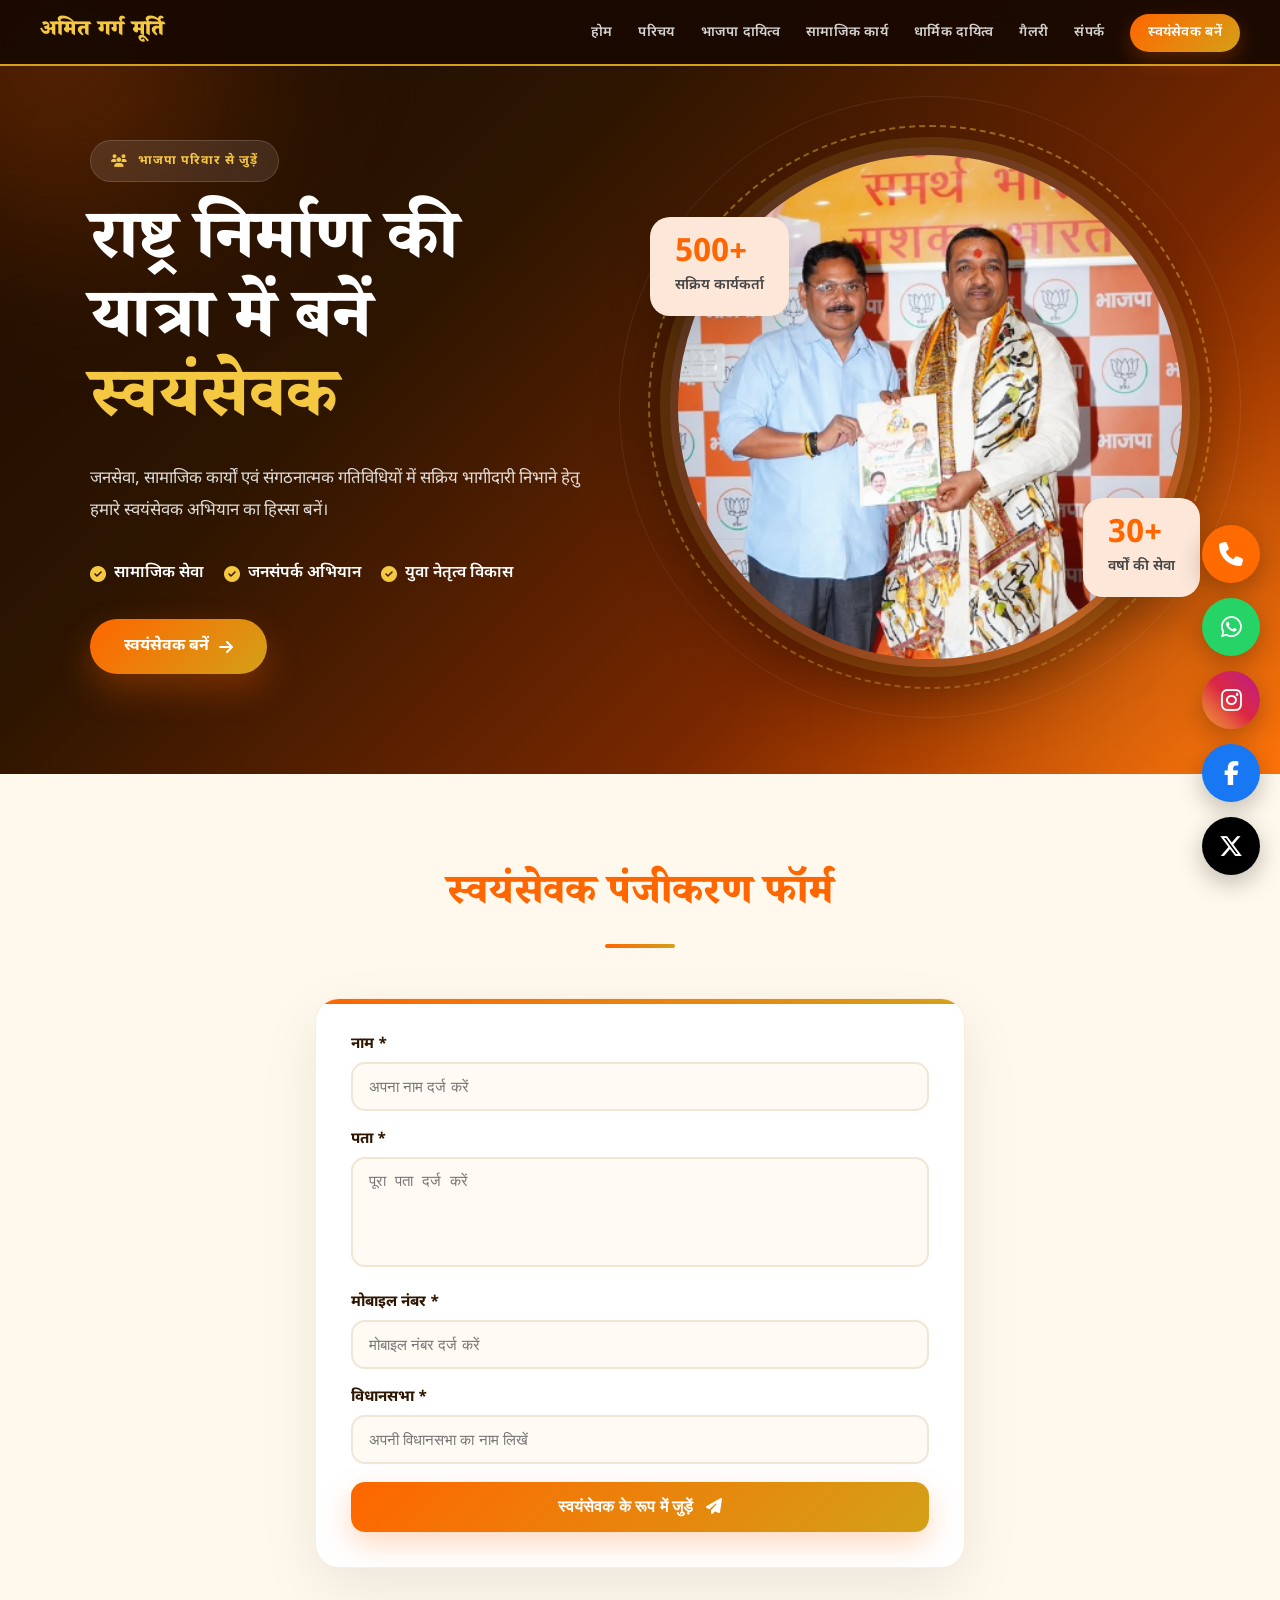
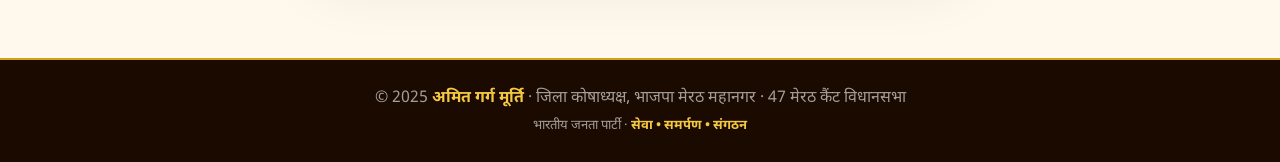
==== volunteer.html @ 041c83e3 "Initial commit" ====
<!DOCTYPE html>
<html lang="hi">
<head>
<meta charset="UTF-8">
<meta name="viewport" content="width=device-width, initial-scale=1.0">
<title>अमित गर्ग मूर्ति | भाजपा मेरठ महानगर</title>
<link href="https://fonts.googleapis.com/css2?family=Noto+Sans+Devanagari:wght@300;400;600;700;800&family=Noto+Serif+Devanagari:wght@400;600;700;900&display=swap" rel="stylesheet">

<!-- Font Awesome -->
<link rel="stylesheet" href="https://cdnjs.cloudflare.com/ajax/libs/font-awesome/6.5.2/css/all.min.css">

<link rel="stylesheet" href="assets/css/style.css">
</head>
<body>

<!-- NAVBAR -->
<nav class="navbar">
  <div class="nav-brand">अमित गर्ग मूर्ति</div>
  <button class="hamburger" onclick="document.getElementById('mobMenu').classList.toggle('open')" aria-label="Menu">
    <span></span><span></span><span></span>
  </button>
  <ul class="nav-links">
    <li><a href="index.html">होम</a></li>
    <li><a href="#about">परिचय</a></li>
    <li><a href="#bjp">भाजपा दायित्व</a></li>
    <li><a href="#social">सामाजिक कार्य</a></li>
    <li><a href="#religious">धार्मिक दायित्व</a></li>
    <li><a href="#gallery">गैलरी</a></li>
    <li><a href="#contact">संपर्क</a></li>
    <li><a href="volunteer.html" class="volunteer-nav-btn">स्वयंसेवक बनें</a></li>
  </ul>
</nav>
<div id="mobMenu" class="mobile-menu">
  <a href="index.html" onclick="document.getElementById('mobMenu').classList.remove('open')">होम</a>
  <a href="#about" onclick="document.getElementById('mobMenu').classList.remove('open')">परिचय</a>
  <a href="#bjp" onclick="document.getElementById('mobMenu').classList.remove('open')">भाजपा दायित्व</a>
  <a href="#social" onclick="document.getElementById('mobMenu').classList.remove('open')">सामाजिक कार्य</a>
  <a href="#religious" onclick="document.getElementById('mobMenu').classList.remove('open')">धार्मिक दायित्व</a>
  <a href="#gallery" onclick="document.getElementById('mobMenu').classList.remove('open')">गैलरी</a>
  <a href="#contact" onclick="document.getElementById('mobMenu').classList.remove('open')">संपर्क</a>
  <li><a href="volunteer.html" class="volunteer-nav-btn">स्वयंसेवक बनें</a></li>
</div>

<!-- VOLUNTEER HERO -->
<section class="volunteer-hero">

    <div class="volunteer-shape shape-1"></div>
    <div class="volunteer-shape shape-2"></div>

    <div class="container">

        <div class="volunteer-grid">

            <div class="volunteer-content">

                <span class="hero-badge">
                    <i class="fas fa-users"></i>
                    भाजपा परिवार से जुड़ें
                </span>

                <h1>
                    राष्ट्र निर्माण की<br>
                    यात्रा में बनें <span>स्वयंसेवक</span>
                </h1>

                <p>
                    जनसेवा, सामाजिक कार्यों एवं संगठनात्मक गतिविधियों
                    में सक्रिय भागीदारी निभाने हेतु हमारे स्वयंसेवक
                    अभियान का हिस्सा बनें।
                </p>

                <div class="hero-features">

                    <div class="feature-item">
                        <i class="fas fa-check-circle"></i>
                        <span>सामाजिक सेवा</span>
                    </div>

                    <div class="feature-item">
                        <i class="fas fa-check-circle"></i>
                        <span>जनसंपर्क अभियान</span>
                    </div>

                    <div class="feature-item">
                        <i class="fas fa-check-circle"></i>
                        <span>युवा नेतृत्व विकास</span>
                    </div>

                </div>

                <a href="#volunteer-form" class="hero-btn">
                    स्वयंसेवक बनें
                    <i class="fas fa-arrow-right"></i>
                </a>

            </div>

            <div class="volunteer-image">

                <img src="assets/images/volunteer.png" alt="Volunteer">

                <div class="hero-card card-1">
                    <strong>500+</strong>
                    <span>सक्रिय कार्यकर्ता</span>
                </div>

                <div class="hero-card card-2">
                    <strong>30+</strong>
                    <span>वर्षों की सेवा</span>
                </div>

            </div>

        </div>

    </div>

</section>


<section class="volunteer-form-section section-pad" id="volunteer-form">

    <div class="container">

        <div class="sec-head">
            <h2>स्वयंसेवक पंजीकरण फॉर्म</h2>
            <div class="sec-underline"></div>
        </div>

        <div class="volunteer-form-box">

            <form id="volunteerForm">

                <div class="form-group">
                    <label>नाम *</label>
                    <input type="text" id="name" placeholder="अपना नाम दर्ज करें" required>
                </div>

                <div class="form-group">
                    <label>पता *</label>
                    <textarea id="address" rows="4" placeholder="पूरा पता दर्ज करें" required></textarea>
                </div>

                <div class="form-group">
                    <label>मोबाइल नंबर *</label>
                    <input type="tel" id="phone" placeholder="मोबाइल नंबर दर्ज करें" required>
                </div>

                <div class="form-group">
                    <label>विधानसभा *</label>
                    <input type="text" id="vidhansabha" placeholder="अपनी विधानसभा का नाम लिखें" required>
                </div>

                <button type="submit" class="volunteer-submit-btn">
                    स्वयंसेवक के रूप में जुड़ें
                    <i class="fas fa-paper-plane"></i>
                </button>

            </form>

        </div>

    </div>

</section>
<script>
document.getElementById("volunteerForm").addEventListener("submit", function(e){

    e.preventDefault();

    let name = document.getElementById("name").value;
    let address = document.getElementById("address").value;
    let phone = document.getElementById("phone").value;
    let vidhansabha = document.getElementById("vidhansabha").value;

    let message =
`🙏 स्वयंसेवक पंजीकरण

👤 नाम: ${name}

🏠 पता: ${address}

📞 मोबाइल नंबर: ${phone}

🏛 विधानसभा: ${vidhansabha}`;

    let whatsappURL =
    `https://wa.me/919690061732?text=${encodeURIComponent(message)}`;

    window.open(whatsappURL, "_blank");

});
</script>


<!-- FOOTER -->
<footer>
  <p>© 2025 <strong>अमित गर्ग मूर्ति</strong> · जिला कोषाध्यक्ष, भाजपा मेरठ महानगर · 47 मेरठ कैंट विधानसभा</p>
  <p style="margin-top:8px;font-size:.82rem;">भारतीय जनता पार्टी · <strong>सेवा • समर्पण • संगठन</strong></p>
</footer>

<!-- Floating Social Buttons -->
<div class="floating-social">

    <!-- Call -->
    <a href="tel:+919690061732"
       class="float-btn call"
       aria-label="Call">
        <i class="fas fa-phone"></i>
    </a>

    <!-- WhatsApp -->
    <a href="https://wa.me/919690061732"
       target="_blank"
       class="float-btn whatsapp"
       aria-label="WhatsApp">
        <i class="fab fa-whatsapp"></i>
    </a>

    <!-- Instagram -->
    <a href="https://www.instagram.com/amitgargmurti/"
       target="_blank"
       class="float-btn instagram"
       aria-label="Instagram">
        <i class="fab fa-instagram"></i>
    </a>

    <!-- Facebook -->
    <a href="https://www.facebook.com/amitgargmurti4bjp"
       target="_blank"
       class="float-btn facebook"
       aria-label="Facebook">
        <i class="fab fa-facebook-f"></i>
    </a>

    <!-- X (Twitter) -->
    <a href="https://x.com/amitgargmurti"
       target="_blank"
       class="float-btn twitter"
       aria-label="X">
        <i class="fa-brands fa-x-twitter"></i>
    </a>

</div>


<script async src="https://www.instagram.com/embed.js"></script>
<script src="assets/js/script.js"></script>
</body>
</html>
---- assets/css/style.css ----
*{margin:0;padding:0;box-sizing:border-box;}
html{scroll-behavior:smooth;}
body{font-family:'Noto Sans Devanagari',sans-serif;background:#fff8ec;overflow-x:hidden;color:#2d1500;}
a{text-decoration:none;}
img{max-width:100%;display:block;}

/* NAVBAR */
.navbar{position:fixed;top:0;width:100%;z-index:9999;background:rgba(26,10,0,0.97);backdrop-filter:blur(14px);border-bottom:2px solid #d4a017;padding:0 40px;display:flex;align-items:center;justify-content:space-between;height:66px;}
.nav-brand{font-family:'Noto Serif Devanagari',serif;font-weight:900;font-size:1.35rem;color:#f5c842;letter-spacing:.4px;}
.nav-links{display:flex;gap:26px;list-style:none;}
.nav-links a{color:rgba(255,255,255,.82);font-size:.86rem;font-weight:600;letter-spacing:.3px;transition:color .2s;}
.nav-links a:hover{color:#f5c842;}
.hamburger{display:none;background:none;border:none;cursor:pointer;padding:6px;}
.hamburger span{display:block;width:24px;height:2px;background:#fff;margin:5px 0;transition:.3s;}
.mobile-menu{display:none;position:fixed;top:66px;left:0;right:0;background:#1a0a00;padding:20px 30px;z-index:9998;border-bottom:2px solid #d4a017;}
.mobile-menu.open{display:block;}
.mobile-menu a{display:block;color:#fff;padding:12px 0;border-bottom:1px solid rgba(255,255,255,.08);font-weight:600;font-size:1rem;}

/* HERO */
.hero{min-height:100vh;position:relative;overflow:hidden;display:flex;align-items:center;padding-top:66px;background:#1a0a00;}
.hero::before{content:'';position:absolute;top:0;left:0;right:0;bottom:0;background:linear-gradient(120deg,#1a0a00 0%,#2d1500 30%,#7a2800 58%,#ff6600 80%,#d4a017 100%);clip-path:polygon(0 0,100% 0,100% 100%,0 100%);}
.hero-circle-1{position:absolute;top:-120px;right:-80px;width:600px;height:600px;border-radius:50%;background:radial-gradient(circle,rgba(212,160,23,.18) 0%,transparent 70%);animation:pulse 4s ease-in-out infinite;}
.hero-circle-2{position:absolute;bottom:-100px;left:100px;width:400px;height:400px;border-radius:50%;background:radial-gradient(circle,rgba(255,102,0,.15) 0%,transparent 70%);animation:pulse 5s ease-in-out infinite reverse;}
@keyframes pulse{0%,100%{transform:scale(1);opacity:.7;}50%{transform:scale(1.15);opacity:1;}}
.lotus-bg{position:absolute;top:0;left:0;right:0;bottom:0;pointer-events:none;overflow:hidden;}
.lotus-dot{position:absolute;width:8px;height:8px;border-radius:50%;background:rgba(212,160,23,.35);animation:floatUp 6s ease-in-out infinite;}
.lotus-dot:nth-child(1){left:8%;bottom:20%;animation-delay:0s;width:6px;height:6px;}
.lotus-dot:nth-child(2){left:20%;bottom:30%;animation-delay:1.2s;width:10px;height:10px;background:rgba(255,102,0,.3);}
.lotus-dot:nth-child(3){left:35%;bottom:15%;animation-delay:2.4s;}
.lotus-dot:nth-child(4){left:55%;bottom:25%;animation-delay:.8s;width:5px;height:5px;}
.lotus-dot:nth-child(5){right:30%;bottom:20%;animation-delay:3s;width:7px;height:7px;}
.lotus-dot:nth-child(6){right:15%;bottom:35%;animation-delay:1.8s;width:12px;height:12px;background:rgba(245,200,66,.25);}
@keyframes floatUp{0%,100%{transform:translateY(0) scale(1);opacity:.6;}50%{transform:translateY(-30px) scale(1.3);opacity:1;}}
.hero-inner{max-width:1200px;margin:0 auto;padding:60px 40px;display:grid;grid-template-columns:1.1fr 1fr;gap:50px;align-items:center;position:relative;z-index:2;width:100%;}
.hero-badge{display:inline-flex;align-items:center;gap:8px;background:linear-gradient(90deg,rgba(212,160,23,.15),rgba(212,160,23,.08));border:1px solid rgba(212,160,23,.5);color:#f5c842;font-size:.78rem;font-weight:700;padding:7px 18px;border-radius:40px;letter-spacing:1px;text-transform:uppercase;margin-bottom:22px;animation:fadeSlideIn .7s ease both;}
.hero-name{font-family:'Noto Serif Devanagari',serif;font-size:4.8rem;line-height:1.05;color:#fff;text-shadow:0 4px 40px rgba(0,0,0,.5);margin-bottom:10px;animation:fadeSlideIn .8s ease .1s both;}
.hero-name-orange{color:#f5c842;}
.hero-post{font-size:1.2rem;color:rgba(255,255,255,.88);font-weight:300;margin-bottom:6px;animation:fadeSlideIn .8s ease .2s both;}
.hero-vidhan{color:#f5c842;font-weight:800;font-size:1.08rem;margin-bottom:32px;animation:fadeSlideIn .8s ease .25s both;}
.hero-chips{display:flex;gap:12px;flex-wrap:wrap;margin-bottom:36px;animation:fadeSlideIn .8s ease .35s both;}
.hero-chip{display:flex;align-items:center;gap:9px;background:rgba(255,255,255,.1);border:1px solid rgba(212,160,23,.3);color:#fff;padding:10px 18px;border-radius:10px;font-size:.86rem;backdrop-filter:blur(8px);transition:background .3s;}
.hero-chip:hover{background:rgba(255,255,255,.18);}
.hero-chip span{font-size:1.1rem;}
.hero-cta-row{display:flex;gap:16px;flex-wrap:wrap;animation:fadeSlideIn .8s ease .45s both;}
.btn-primary-hero{display:inline-flex;align-items:center;gap:10px;background:linear-gradient(135deg,#d4a017,#f5c842);color:#1a0a00;font-weight:800;padding:15px 34px;border-radius:50px;font-size:1rem;box-shadow:0 8px 30px rgba(212,160,23,.45);transition:transform .25s,box-shadow .25s;}
.btn-primary-hero:hover{transform:translateY(-4px);box-shadow:0 16px 40px rgba(212,160,23,.55);}
.btn-sec-hero{display:inline-flex;align-items:center;gap:10px;background:rgba(255,255,255,.12);border:1.5px solid rgba(255,255,255,.4);color:#fff;font-weight:700;padding:14px 30px;border-radius:50px;font-size:1rem;backdrop-filter:blur(8px);transition:background .25s,transform .25s;}
.btn-sec-hero:hover{background:rgba(255,255,255,.22);transform:translateY(-4px);}
.hero-right{display:flex;justify-content:center;align-items:center;animation:fadeSlideIn .9s ease .15s both;}
.photo-frame-outer{position:relative;width:360px;}
.spin-ring{position:absolute;top:-18px;left:-18px;right:-18px;bottom:-18px;border-radius:30px 80px 30px 80px;border:2px dashed rgba(212,160,23,.35);animation:spinRing 18s linear infinite;}
@keyframes spinRing{to{transform:rotate(360deg);}}
.photo-glow{position:absolute;top:10%;left:10%;right:10%;bottom:10%;background:radial-gradient(circle,rgba(255,102,0,.35),transparent 70%);filter:blur(30px);border-radius:50%;z-index:0;}
.photo-card-main{position:relative;z-index:1;background:linear-gradient(145deg,#ff6600,#d4a017 50%,#7a2800);border-radius:28px 70px 28px 70px;overflow:hidden;box-shadow:0 30px 80px rgba(0,0,0,.55),0 0 0 1px rgba(212,160,23,.3),inset 0 1px 0 rgba(255,255,255,.15);aspect-ratio:3/4;max-height:440px;display:flex;flex-direction:column;}
.photo-area{flex:1;background:linear-gradient(160deg,#ff6600 0%,#d4a017 60%,#7a2800 100%);display:flex;align-items:center;justify-content:center;position:relative;overflow:hidden;}
/* HERO PHOTO IMG */
.photo-area img{width:100%;height:100%;object-fit:cover;object-position:top center;display:block;}
.bjp-badge-card{position:absolute;top:16px;right:16px;width:48px;height:48px;border-radius:50%;background:#fff;display:flex;align-items:center;justify-content:center;box-shadow:0 4px 15px rgba(0,0,0,.3);font-size:1.6rem;z-index:2;}
.photo-label{padding:18px 24px;text-align:center;border-top:2px solid rgba(212,160,23,.4);}
.photo-label h3{font-family:'Noto Serif Devanagari',serif;color:#f5c842;font-size:1.1rem;font-weight:900;margin-bottom:4px;}
.photo-label p{color:rgba(255,255,255,.7);font-size:.82rem;}
.photo-stats{display:grid;grid-template-columns:1fr 1fr 1fr;gap:10px;margin-top:14px;}
.pstat{background:rgba(255,255,255,.08);border:1px solid rgba(212,160,23,.2);border-radius:12px;padding:12px 8px;text-align:center;backdrop-filter:blur(8px);}
.pstat-n{font-family:'Noto Serif Devanagari',serif;font-size:1.4rem;font-weight:900;color:#f5c842;display:block;}
.pstat-l{font-size:.7rem;color:rgba(255,255,255,.65);}
@keyframes fadeSlideIn{from{opacity:0;transform:translateY(28px);}to{opacity:1;transform:translateY(0);}}
.hero-wave{position:absolute;bottom:0;left:0;right:0;line-height:0;z-index:2;}

/* NEWS TICKER */
.news-bar{background:#e65100;padding:11px 0;color:#fff;font-weight:700;font-size:.9rem;overflow:hidden;white-space:nowrap;}
.ticker-wrap{display:flex;}
.ticker-inner{display:inline-flex;align-items:center;animation:ticker 28s linear infinite;white-space:nowrap;}
.ticker-inner span{padding:0 40px;}
.ticker-inner span::before{content:'★  ';}
@keyframes ticker{0%{transform:translateX(0);}100%{transform:translateX(-50%);}}

/* COMMONS */
.section-pad{padding:90px 0;}
.container{max-width:1180px;margin:0 auto;padding:0 40px;}
.sec-head{margin-bottom:50px;}
.sec-head h2{font-family:'Noto Serif Devanagari',serif;font-size:2.6rem;font-weight:800;color:#ff6600;margin-bottom:12px;}
.sec-underline{width:70px;height:4px;background:linear-gradient(90deg,#ff6600,#d4a017);border-radius:3px;}

/* ABOUT */
.about-section{background:#fff;}
.about-grid{display:grid;grid-template-columns:1fr 1.2fr;gap:60px;align-items:center;}
.about-img-wrap{position:relative;}
.about-img-card{border-radius:24px;overflow:hidden;box-shadow:0 20px 60px rgba(255,102,0,.2);min-height:420px;background:linear-gradient(145deg,#ff6600,#d4a017 50%,#7a2800);display:flex;align-items:center;justify-content:center;position:relative;}
/* ABOUT IMG */
.about-img-card img{width:100%;height:100%;min-height:420px;object-fit:cover;object-position:top center;display:block;border-radius:24px;}
.about-img-badge{position:absolute;bottom:24px;left:50%;transform:translateX(-50%);background:linear-gradient(135deg,#1a0a00,#2d1500);border:1px solid rgba(212,160,23,.4);color:#f5c842;font-weight:800;font-size:.85rem;padding:10px 22px;border-radius:30px;white-space:nowrap;box-shadow:0 8px 24px rgba(0,0,0,.4);}
.about-img-corner{position:absolute;top:-10px;right:-10px;width:80px;height:80px;background:linear-gradient(135deg,#ff6600,#d4a017);border-radius:50%;display:flex;align-items:center;justify-content:center;font-size:2rem;box-shadow:0 8px 24px rgba(255,102,0,.4);}
.about-content h3{font-family:'Noto Serif Devanagari',serif;font-size:2rem;font-weight:800;color:#ff6600;margin-bottom:6px;}
.info-list{display:flex;flex-direction:column;gap:14px;}
.info-item{display:flex;align-items:center;gap:16px;padding:16px 20px;background:#fff8ec;border:1px solid rgba(255,102,0,.12);border-left:4px solid #ff6600;border-radius:12px;transition:transform .2s,box-shadow .2s;}
.info-item:hover{transform:translateX(6px);box-shadow:0 6px 24px rgba(255,102,0,.1);}
.info-icon{width:44px;height:44px;flex-shrink:0;background:linear-gradient(135deg,#ff6600,#d4a017);border-radius:12px;display:flex;align-items:center;justify-content:center;}
.info-icon svg{width:20px;height:20px;fill:#fff;}
.info-label-sm{font-size:.72rem;text-transform:uppercase;letter-spacing:1px;color:#ff6600;font-weight:700;margin-bottom:3px;}
.info-val{font-size:.98rem;font-weight:700;color:#2d1500;font-family:'Noto Serif Devanagari',serif;}

/* COUNTER */
.counter-section{padding:80px 0;background:linear-gradient(135deg,#1a0a00,#2d1500 50%,#7a2800);}
.counter-grid{display:grid;grid-template-columns:repeat(4,1fr);gap:24px;}
.cbox{background:rgba(255,255,255,.07);border:1px solid rgba(212,160,23,.25);border-radius:20px;padding:36px 20px;text-align:center;backdrop-filter:blur(10px);transition:transform .3s,background .3s;position:relative;overflow:hidden;}
.cbox::before{content:'';position:absolute;top:0;left:0;right:0;height:3px;background:linear-gradient(90deg,#ff6600,#d4a017);}
.cbox:hover{transform:translateY(-8px);background:rgba(255,255,255,.12);}
.cbox-num{font-family:'Noto Serif Devanagari',serif;font-size:3rem;font-weight:900;color:#f5c842;display:block;line-height:1;margin-bottom:10px;}
.cbox-lbl{color:rgba(255,255,255,.8);font-size:.9rem;font-weight:600;line-height:1.5;}

/* ==========================
   BJP ZIGZAG TIMELINE
========================== */

.bjp-section{
    background:#fff8ec;
    position:relative;
    overflow:hidden;
}

.bjp-section::before{
    content:'';
    position:absolute;
    width:500px;
    height:500px;
    border-radius:50%;
    background:radial-gradient(rgba(255,102,0,.08),transparent 70%);
    top:-250px;
    right:-180px;
    animation:floatA 10s ease-in-out infinite;
}

.bjp-section::after{
    content:'';
    position:absolute;
    width:450px;
    height:450px;
    border-radius:50%;
    background:radial-gradient(rgba(212,160,23,.08),transparent 70%);
    bottom:-250px;
    left:-180px;
    animation:floatB 12s ease-in-out infinite;
}

.zigzag-timeline{
    position:relative;
    display:grid;
    grid-template-columns:repeat(3,1fr);
    gap:80px 30px;
    padding:0px 0 80px;
}

.timeline-center-line{
    position:absolute;
    top: 47%;
    left:0;
    right:0;
    height:5px;
    border-radius:50px;
    transform:translateY(-50%);
    background:linear-gradient(90deg,#ff6600,#d4a017);
    box-shadow:0 0 20px rgba(255,102,0,.25);
}

.zz-card{
    position:relative;
    background:#fff;
    border-radius:24px;
    padding:30px;
    border:1px solid rgba(255,102,0,.15);
    overflow:visible;
    z-index:5;
    transition:.45s ease;
}

.zz-card::before{
    content:'';
    position:absolute;
    inset:0;
    border-radius:24px;
    background:linear-gradient(
        135deg,
        rgba(255,102,0,.08),
        rgba(212,160,23,.08)
    );
    opacity:0;
    transition:.4s;
}

.zz-card:hover::before{
    opacity:1;
}

.zz-card:hover{
    transform:translateY(-12px);
    box-shadow:
    0 20px 50px rgba(0,0,0,.08),
    0 0 30px rgba(255,102,0,.18);
}

.zz-card.top{
    margin-bottom:90px;
}

.zz-card.bottom{
    margin-top:90px;
}

/* DOTS */

.zz-dot{
    position:absolute;
    left:50%;
    transform:translateX(-50%);
    width:24px;
    height:24px;
    background:#ff6600;
    border-radius:50%;
    z-index:10;

    box-shadow:
    0 0 0 8px rgba(255,102,0,.12),
    0 0 30px rgba(255,102,0,.45);
}

.zz-dot::after{
    content:'';
    position:absolute;
    inset:-10px;
    border-radius:50%;
    border:2px solid rgba(255,102,0,.35);
    animation:pulseRoad 2s infinite;
}

/* TOP CONNECTION */

.zz-card.top .zz-dot{
    bottom:-102px;
}

.zz-card.top .zz-dot::before{
    content:'';
    position:absolute;
    left:50%;
    transform:translateX(-50%);
    top:-82px;
    width:4px;
    height:82px;
    background:linear-gradient(
        to bottom,
        #ff6600,
        #d4a017
    );
}

/* BOTTOM CONNECTION */

.zz-card.bottom .zz-dot{
    top:-102px;
}

.zz-card.bottom .zz-dot::before{
    content:'';
    position:absolute;
    left:50%;
    transform:translateX(-50%);
    bottom:-82px;
    width:4px;
    height:82px;
    background:linear-gradient(
        to top,
        #ff6600,
        #d4a017
    );
}

.zz-year{
    display:inline-block;
    padding:7px 16px;
    border-radius:30px;
    background:linear-gradient(135deg,#ff6600,#d4a017);
    color:#fff;
    font-size:.8rem;
    font-weight:800;
    margin-bottom:15px;
}

.zz-card h3{
    color:#2d1500;
    font-size:1.25rem;
    line-height:1.6;
    margin-bottom:12px;
    font-family:'Noto Serif Devanagari',serif;
}

.zz-card p{
    color:#5c3a1e;
    line-height:1.9;
    font-size:.95rem;
}

.zz-card:hover .zz-dot{
    box-shadow:
    0 0 0 10px rgba(255,102,0,.18),
    0 0 40px rgba(255,102,0,.8);
}

@keyframes pulseRoad{
    0%{
        transform:scale(.8);
        opacity:1;
    }
    100%{
        transform:scale(2.3);
        opacity:0;
    }
}

@keyframes floatA{
    50%{
        transform:translateY(40px);
    }
}

@keyframes floatB{
    50%{
        transform:translateY(-40px);
    }
}

/* MOBILE */

@media(max-width:991px){

    .zigzag-timeline{
        grid-template-columns:1fr;
        gap:25px;
        padding:40px 0;
    }

    .timeline-center-line{
        display:none;
    }

    .zz-card.top,
    .zz-card.bottom{
        margin:0;
    }

    .zz-dot,
    .zz-dot::before{
        display:none;
    }
}

/* FLIP CARDS */
.social-section{background:#fff;}
.flip-grid{display:grid;grid-template-columns:repeat(2,1fr);gap:28px;}
.flip-card{height:340px;perspective:1200px;cursor:pointer;}
.flip-inner{position:relative;width:100%;height:100%;transform-style:preserve-3d;transition:transform .65s cubic-bezier(.4,0,.2,1);}
.flip-card:hover .flip-inner{transform:rotateY(180deg);}
.flip-front,.flip-back{position:absolute;inset:0;backface-visibility:hidden;-webkit-backface-visibility:hidden;border-radius:20px;overflow:hidden;}
.flip-front{background:#ddd;box-shadow:0 8px 30px rgba(0,0,0,.12);position:relative;}
/* FLIP FRONT IMAGE */
.flip-front img{width:100%;height:100%;object-fit:cover;display:block;}
.flip-front-overlay{position:absolute;inset:0;background:linear-gradient(to top,rgba(0,0,0,.75) 0%,rgba(0,0,0,.1) 50%,transparent 100%);}
.flip-front-content{position:absolute;bottom:0;left:0;right:0;padding:28px 24px 20px;color:#fff;z-index:1;}
.flip-front-content h3{font-family:'Noto Serif Devanagari',serif;font-size:1.3rem;font-weight:800;margin-bottom:4px;}
.flip-front-content p{font-size:.82rem;opacity:.85;}
.hover-hint{position:absolute;top:16px;right:16px;background:rgba(255,255,255,.9);color:#ff6600;font-size:.72rem;font-weight:700;padding:5px 12px;border-radius:20px;z-index:2;}
.flip-back{background:linear-gradient(145deg,#ff6600,#d4a017);transform:rotateY(180deg);display:flex;flex-direction:column;justify-content:center;padding:36px 32px;box-shadow:0 8px 30px rgba(255,102,0,.3);}
.flip-back h3{font-family:'Noto Serif Devanagari',serif;color:#fff;font-size:1.4rem;font-weight:800;margin-bottom:14px;text-shadow:0 2px 8px rgba(0,0,0,.2);}
.flip-back p{color:rgba(255,255,255,.92);font-size:.95rem;line-height:1.85;}
.flip-back-num{margin-top:20px;display:inline-flex;align-items:center;gap:8px;background:rgba(255,255,255,.2);color:#fff;font-weight:800;font-size:1.1rem;padding:8px 20px;border-radius:30px;}

/* ==========================
   SOCIAL & RELIGIOUS
========================== */

.religious-section{
    background:#fff8ec;
}

.religious-layout{
    display:grid;
    grid-template-columns:45% 55%;
    gap:45px;
    align-items:center;
}

.religious-image{
    position:relative;
    height:700px;
    overflow:hidden;
    border-radius:30px;
    box-shadow:0 20px 60px rgba(0,0,0,.12);
}

.religious-image img{
    width:100%;
    height:100%;
    object-fit:cover;
    transition:.6s;
}

.religious-image:hover img{
    transform:scale(1.06);
}

.religious-overlay{
    position:absolute;
    left:0;
    right:0;
    bottom:0;
    padding:35px;
    background:linear-gradient(
        to top,
        rgba(0,0,0,.9),
        transparent
    );
    color:#fff;
}

.religious-overlay h3{
    font-size:2rem;
    margin-bottom:10px;
}

.religious-overlay p{
    line-height:1.8;
    margin:0;
}

.religious-points{
    display:flex;
    flex-direction:column;
    gap:18px;
}

.duty-item{
    display:flex;
    align-items:center;
    gap:18px;
    background:#fff;
    padding:22px;
    border-radius:18px;
    border-left:5px solid #ff6600;
    box-shadow:0 8px 25px rgba(0,0,0,.05);
    transition:.35s ease;
}

.duty-item:hover{
    transform:translateX(10px);
    box-shadow:0 15px 40px rgba(255,102,0,.15);
}

.duty-icon{
    width:70px;
    height:70px;
    flex-shrink:0;
    border-radius:50%;
    background:linear-gradient(
        135deg,
        #ff6600,
        #d4a017
    );
    display:flex;
    align-items:center;
    justify-content:center;
}

.duty-icon i{
    color:#fff;
    font-size:28px;
}

.duty-item h4{
    margin:0 0 5px;
    color:#2d1500;
    font-size:1.15rem;
    font-family:'Noto Serif Devanagari',serif;
}

.duty-item p{
    margin:0;
    color:#5c3a1e;
    line-height:1.7;
}

/* Responsive */

@media(max-width:991px){

    .religious-layout{
        grid-template-columns:1fr;
    }

    .religious-image{
        height:420px;
    }

    .duty-item{
        padding:18px;
    }

    .duty-icon{
        width:60px;
        height:60px;
    }

    .duty-icon i{
        font-size:24px;
    }

}

@media(max-width:576px){

    .religious-image{
        height:320px;
    }

    .religious-overlay h3{
        font-size:1.4rem;
    }

    .duty-item{
        gap:14px;
    }

}

/* ==========================
   PERSONALITY SECTION
========================== */

.personality-section{
    position:relative;
    overflow:hidden;
    background:
    linear-gradient(135deg,#1a0a00 0%,#3a1400 35%,#ff6600 100%);
}

.personality-section::before{
    content:'';
    position:absolute;
    width:500px;
    height:500px;
    background:rgba(255,255,255,.05);
    border-radius:50%;
    top:-250px;
    right:-180px;
}

.personality-section::after{
    content:'';
    position:absolute;
    width:400px;
    height:400px;
    background:rgba(255,255,255,.04);
    border-radius:50%;
    bottom:-220px;
    left:-150px;
}

.section-tag{
    display:inline-block;
    color:#fff;
    font-size:.9rem;
    font-weight:700;
    letter-spacing:2px;
    text-transform:uppercase;
    margin-bottom:10px;
    opacity:.8;
}

.personality-section .sec-head{
    text-align:center;
    margin-bottom:60px;
}

.personality-section .sec-head h2{
    color:#ff6600;
    font-size:clamp(2rem,4vw,3rem);
}

.personality-section .sec-underline{
    width:90px;
    height:4px;
    margin:15px auto 0;
    border-radius:20px;
    background:linear-gradient(90deg,#fff,#ffd166);
}

.traits-grid{
    display:grid;
    grid-template-columns:repeat(4,1fr);
    gap:25px;
    position:relative;
    z-index:2;
}

.trait-card{
    position:relative;
    overflow:hidden;
    background:rgba(255,255,255,.08);
    backdrop-filter:blur(14px);
    border:1px solid rgba(255,255,255,.15);
    border-radius:22px;
    padding:35px 20px;
    text-align:center;
    transition:.45s ease;
}

.trait-card::before{
    content:'';
    position:absolute;
    top:0;
    left:-120%;
    width:70%;
    height:100%;
    background:linear-gradient(
    90deg,
    transparent,
    rgba(255,255,255,.22),
    transparent
    );
    transition:.8s;
}

.trait-card:hover::before{
    left:130%;
}

.trait-card:hover{
    transform:translateY(-12px);
    background:rgba(255,255,255,.15);
    border-color:#ffd166;
    box-shadow:
    0 15px 40px rgba(0,0,0,.25),
    0 0 25px rgba(255,209,102,.25);
}

.trait-icon{
    width:85px;
    height:85px;
    margin:0 auto 22px;
    border-radius:50%;
    display:flex;
    align-items:center;
    justify-content:center;

    background:linear-gradient(
    135deg,
    #ff7b00,
    #ffd166
    );

    color:#fff;
    font-size:2rem;

    transition:.45s ease;
}

.trait-card:hover .trait-icon{
    transform:rotateY(360deg) scale(1.1);
    box-shadow:0 10px 30px rgba(255,209,102,.4);
}

.trait-card h3{
    color:#fff;
    font-size:1rem;
    font-weight:700;
    line-height:1.7;
    margin:0;
}

/* Tablet */
@media(max-width:991px){

    .traits-grid{
        grid-template-columns:repeat(2,1fr);
    }

}

/* Mobile */
@media(max-width:576px){

    .traits-grid{
        grid-template-columns:1fr;
        gap:18px;
    }

    .trait-card{
        padding:28px 18px;
    }

    .trait-icon{
        width:75px;
        height:75px;
        font-size:1.8rem;
    }

}

/* GALLERY */
.gallery-section{background:#2a1300e3;}
.gallery-section .sec-head h2{color:#f5c842;}
.gallery-section .sec-underline{background:linear-gradient(90deg,#f5c842,#ff6600);}
.gal-grid{display:grid;grid-template-columns:repeat(3,1fr);gap:14px;}
.gal-item{border-radius:14px;overflow:hidden;position:relative;min-height:200px;cursor:pointer;}
.gal-item.large{grid-column:span 2;min-height:280px;}
/* GALLERY IMG */
.gal-item img{width:100%;height:100%;min-height:200px;object-fit:cover;transition:transform .4s;display:block;}
.gal-item.large img{min-height:280px;}
.gal-item:hover img{transform:scale(1.06);}
.gal-caption{position:absolute;bottom:0;left:0;right:0;background:linear-gradient(to top,rgba(0,0,0,.85),transparent);padding:26px 16px 14px;color:#fff;font-size:.84rem;font-weight:700;transform:translateY(100%);transition:transform .35s;}
.gal-item:hover .gal-caption{transform:translateY(0);}

/* INSTAGRAM */
.instagram-section{background:#fff8ec;padding:100px 0;overflow:hidden;}
.insta-heading{text-align:center;margin-bottom:60px;}
.insta-heading span{display:inline-block;color:#fff;font-size:13px;font-weight:700;letter-spacing:2px;text-transform:uppercase;margin-bottom:15px;}
.insta-heading h2{color:#ff6600;font-size:60px;line-height:1.2;font-weight:700;}
.insta-heading h2 em{display:block;font-style:italic;font-weight:500;}
.insta-grid{display:grid;grid-template-columns:repeat(3,1fr);gap:30px;align-items:start;}
.instagram-media{min-width:100%!important;max-width:100%!important;width:100%!important;margin:0!important;border-radius:20px!important;overflow:hidden!important;}

/* ==========================
   CONTACT SECTION
========================== */

.contact-section{
    background:#fff;
}

.contact-grid{
    display:grid;
    grid-template-columns:1fr 1fr;
    gap:50px;
    align-items:start;
}

.contact-info h3{
    font-family:'Noto Serif Devanagari',serif;
    font-size:1.8rem;
    color:#ff6600;
    margin-bottom:25px;
}

.c-row{
    display:flex;
    align-items:center;
    gap:16px;
    padding:18px 20px;
    background:#fff8ec;
    border-radius:14px;
    margin-bottom:15px;
    border-left:4px solid #ff6600;
    transition:.3s;
}

.c-row:hover{
    transform:translateX(8px);
    box-shadow:0 10px 25px rgba(0,0,0,.08);
}

.c-icon{
    width:48px;
    height:48px;
    flex-shrink:0;
    border-radius:12px;
    background:linear-gradient(135deg,#ff6600,#d4a017);
    color:#fff;
    display:flex;
    align-items:center;
    justify-content:center;
    font-size:18px;
}

.c-label{
    font-size:.75rem;
    color:#ff6600;
    font-weight:700;
    text-transform:uppercase;
    margin-bottom:3px;
}

.c-val{
    color:#2d1500;
    font-weight:700;
    font-size:1rem;
}

.family-box{
    margin-top:25px;
    background:#fff8ec;
    border-radius:18px;
    padding:25px;
    display:flex;
    gap:18px;
    align-items:center;
    border:1px solid rgba(255,102,0,.15);
}

.fam-avatar{
    width:70px;
    height:70px;
    border-radius:50%;
    background:linear-gradient(135deg,#ff6600,#d4a017);
    color:#fff;
    display:flex;
    align-items:center;
    justify-content:center;
    font-size:26px;
}

.fam-info .tag{
    display:inline-block;
    background:#ff6600;
    color:#fff;
    padding:4px 12px;
    border-radius:20px;
    font-size:.75rem;
    font-weight:700;
    margin-bottom:8px;
}

.fam-info h4{
    margin-bottom:6px;
    color:#2d1500;
}

.fam-info p{
    color:#555;
    line-height:1.7;
    font-size:.9rem;
}

/* FORM */

.contact-form-box{
    background:#fff;
    border-radius:24px;
    padding:35px;
    box-shadow:0 15px 40px rgba(0,0,0,.08);
    border:1px solid rgba(255,102,0,.15);
}

.contact-form-box h3{
    color:#ff6600;
    font-size:2rem;
    margin-bottom:10px;
}

.contact-form-box p{
    color:#666;
    margin-bottom:25px;
    line-height:1.7;
}

.form-group{
    margin-bottom:18px;
}

.form-group input,
.form-group textarea{
    width:100%;
    border:none;
    outline:none;
    background:#fff8ec;
    border:2px solid transparent;
    padding:16px 18px;
    border-radius:12px;
    font-size:15px;
    transition:.3s;
}

.form-group input:focus,
.form-group textarea:focus{
    border-color:#ff6600;
    background:#fff;
}

.send-btn{
    width:100%;
    border:none;
    cursor:pointer;
    padding:16px;
    border-radius:12px;
    font-size:16px;
    font-weight:700;
    color:#fff;
    background:linear-gradient(135deg,#25D366,#128C7E);
    transition:.3s;
}

.send-btn:hover{
    transform:translateY(-4px);
    box-shadow:0 12px 30px rgba(37,211,102,.35);
}

.send-btn i{
    margin-right:8px;
}

@media(max-width:991px){

    .contact-grid{
        grid-template-columns:1fr;
        gap:30px;
    }

}

@media(max-width:768px){

    .contact-form-box{
        padding:25px;
    }

    .family-box{
        flex-direction:column;
        text-align:center;
    }

}

/* FOOTER */
footer{background:#1a0a00;border-top:2px solid #d4a017;color:rgba(255,255,255,.6);text-align:center;padding:28px 40px;}
footer strong{color:#f5c842;}

/* REVEAL */
.reveal{opacity:0;transform:translateY(36px);transition:opacity .7s ease,transform .7s ease;}
.reveal.visible{opacity:1;transform:translateY(0);}

/* RESPONSIVE */
@media(max-width:960px){
  .hero-inner{grid-template-columns:1fr;text-align:center;padding:50px 24px;}
  .hero-name{font-size:3.2rem;}
  .hero-right{justify-content:center;}
  .photo-frame-outer{width:280px;}
  .hero-chips{justify-content:center;}
  .hero-cta-row{justify-content:center;}
  .about-grid{grid-template-columns:1fr;}
  .about-img-wrap{max-width:320px;margin:0 auto;}
  .counter-grid{grid-template-columns:repeat(2,1fr);}
  .flip-grid,.rel-grid,.contact-grid{grid-template-columns:1fr;}
  .traits-grid{grid-template-columns:repeat(2,1fr);}
  .gal-grid{grid-template-columns:repeat(2,1fr);}
  .gal-item.large{grid-column:auto;}
  .nav-links{display:none;}
  .hamburger{display:block;}
  .container{padding:0 20px;}
  .navbar{padding:0 20px;}
  .insta-grid{grid-template-columns:repeat(2,1fr);}
  .insta-heading h2{font-size:40px;}
}
@media(max-width:560px){
  .counter-grid{grid-template-columns:1fr 1fr;}
  .traits-grid{grid-template-columns:1fr 1fr;}
  .gal-grid{grid-template-columns:1fr;}
  .hero-name{font-size:2.6rem;}
  .insta-grid{grid-template-columns:1fr;}
  .insta-heading h2{font-size:30px;}
}



/* ==========================
   FLOATING SOCIAL BUTTONS
========================== */

.floating-social{
    position:fixed;
    right:20px;
    bottom:25px;
    z-index:9999;
    display:flex;
    flex-direction:column;
    gap:15px;
}

.float-btn{
    width:58px;
    height:58px;
    border-radius:50%;
    display:flex;
    align-items:center;
    justify-content:center;
    color:#fff;
    text-decoration:none;
    font-size:24px;
    box-shadow:0 8px 25px rgba(0,0,0,.25);
    transition:.35s ease;
    animation:floatPulse 2s infinite;
}

.float-btn:hover{
    transform:translateY(-6px) scale(1.1);
}

/* Call */
.call{
    background:#ff6b00;
}

/* WhatsApp */
.whatsapp{
    background:#25D366;
}

/* Instagram */
.instagram{
    background:linear-gradient(
        45deg,
        #f09433,
        #e6683c,
        #dc2743,
        #cc2366,
        #bc1888
    );
}

/* Facebook */
.facebook{
    background:#1877F2;
}

/* X */
.twitter{
    background:#000;
}

@keyframes floatPulse{
    0%{
        box-shadow:0 0 0 0 rgba(0,0,0,.3);
    }
    70%{
        box-shadow:0 0 0 15px rgba(0,0,0,0);
    }
    100%{
        box-shadow:0 0 0 0 rgba(0,0,0,0);
    }
}

@media(max-width:768px){

    .floating-social{
        right:15px;
        bottom:20px;
        gap:12px;
    }

    .float-btn{
        width:52px;
        height:52px;
        font-size:22px;
    }
}

@media(max-width:480px){

    .float-btn{
        width:48px;
        height:48px;
        font-size:20px;
    }
}




/* volunteer page */

.volunteer-nav-btn{
    background:linear-gradient(135deg,#ff6600,#d4a017);
    color:#fff !important;
    padding:10px 18px;
    border-radius:30px;
    font-weight:700;
    transition:.3s ease;
    box-shadow:0 8px 20px rgba(255,102,0,.25);
}

.volunteer-nav-btn:hover{
    transform:translateY(-2px);
    box-shadow:0 12px 25px rgba(255,102,0,.35);
}

.mobile-volunteer-btn{
    display:block;
    margin:15px;
    text-align:center;
    background:linear-gradient(135deg,#ff6600,#d4a017);
    color:#fff !important;
    padding:12px;
    border-radius:12px;
    font-weight:700;
}

/* ==========================
   VOLUNTEER HERO
========================== */

.volunteer-hero{
    position:relative;
    overflow:hidden;
    padding:140px 0 100px;
    background:linear-gradient(
        135deg,
        #1a0a00 0%,
        #2d1500 35%,
        #7a2800 70%,
        #ff6600 100%
    );
}

.volunteer-grid{
    display:grid;
    grid-template-columns:1fr 1fr;
    gap:60px;
    align-items:center;
}

.volunteer-content{
    color:#fff;
    position:relative;
    z-index:2;
}

.hero-badge{
    display:inline-flex;
    align-items:center;
    gap:10px;
    padding:12px 20px;
    border-radius:50px;
    background:rgba(255,255,255,.1);
    backdrop-filter:blur(12px);
    border:1px solid rgba(255,255,255,.15);
    color:#f5c842;
    font-weight:700;
    margin-bottom:25px;
}

.volunteer-content h1{
    font-size:4.3rem;
    line-height:1.15;
    margin-bottom:20px;
    font-family:'Noto Serif Devanagari',serif;
    font-weight:800;
}

.volunteer-content h1 span{
    color:#f5c842;
}

.volunteer-content p{
    font-size:1.05rem;
    line-height:1.9;
    color:rgba(255,255,255,.85);
    max-width:650px;
}

.hero-features{
    display:flex;
    flex-wrap:wrap;
    gap:20px;
    margin:35px 0;
}

.feature-item{
    display:flex;
    align-items:center;
    gap:8px;
    color:#fff;
    font-weight:600;
}

.feature-item i{
    color:#f5c842;
}

.hero-btn{
    display:inline-flex;
    align-items:center;
    gap:10px;
    padding:17px 34px;
    background:linear-gradient(
        135deg,
        #ff6600,
        #d4a017
    );
    color:#fff;
    text-decoration:none;
    border-radius:50px;
    font-weight:700;
    transition:.35s ease;
    box-shadow:0 15px 35px rgba(255,102,0,.3);
}

.hero-btn:hover{
    transform:translateY(-5px);
}

/* IMAGE SECTION */

.volunteer-image{
    position:relative;
    display:flex;
    justify-content:center;
    align-items:center;
}

/* OUTER ROTATING RING */

.volunteer-image::before{
    content:'';
    position:absolute;
    width:560px;
    height:560px;
    border-radius:50%;
    border:2px dashed rgba(245,200,66,.45);
    animation:rotateRing 30s linear infinite;
}

.volunteer-image::after{
    content:'';
    position:absolute;
    width:620px;
    height:620px;
    border-radius:50%;
    border:1px solid rgba(255,255,255,.08);
}

/* ROUND IMAGE */

.volunteer-image img{
    width:520px;
    height:520px;
    object-fit:cover;
    border-radius:50%;
    position:relative;
    z-index:2;

    border:8px solid rgba(255,255,255,.12);

    box-shadow:
    0 0 0 10px rgba(245,200,66,.12),
    0 25px 70px rgba(0,0,0,.45);

    transition:.45s ease;
}

.volunteer-image img:hover{
    transform:scale(1.03);
}

/* FLOATING STATS */

.hero-card{
    position:absolute;
    z-index:5;
    background:#fde7d8;
    border-radius:20px;
    padding:20px 25px;
    box-shadow:
    0 20px 45px rgba(0,0,0,.15);
    animation:floatCard 4s ease-in-out infinite;
}

.hero-card strong{
    display:block;
    font-size:2rem;
    color:#ff6600;
    line-height:1;
    margin-bottom:6px;
}

.hero-card span{
    color:#444;
    font-size:.9rem;
    font-weight:600;
}

.card-1{
    top:70px;
    left:-20px;
}

.card-2{
    bottom:70px;
    right:-10px;
    animation-delay:2s;
}

/* BACKGROUND SHAPES */

.volunteer-shape{
    position:absolute;
    border-radius:50%;
    filter:blur(90px);
}

.shape-1{
    width:350px;
    height:350px;
    background:rgba(255,102,0,.25);
    top:-120px;
    left:-120px;
}

.shape-2{
    width:450px;
    height:450px;
    background:rgba(245,200,66,.15);
    right:-150px;
    bottom:-150px;
}

/* ANIMATIONS */

@keyframes rotateRing{
    from{
        transform:rotate(0deg);
    }
    to{
        transform:rotate(360deg);
    }
}

@keyframes floatCard{
    0%,100%{
        transform:translateY(0);
    }
    50%{
        transform:translateY(-12px);
    }
}

/* ==========================
   TABLET
========================== */

@media(max-width:1200px){

    .volunteer-content h1{
        font-size:3.3rem;
    }

    .volunteer-image img{
        width:400px;
        height:400px;
    }

    .volunteer-image::before{
        width:440px;
        height:440px;
    }

    .volunteer-image::after{
        width:490px;
        height:490px;
    }

}

/* ==========================
   MOBILE
========================== */

@media(max-width:991px){

    .volunteer-hero{
        padding:120px 0 80px;
    }

    .volunteer-grid{
        grid-template-columns:1fr;
        gap:50px;
        text-align:center;
    }

    .volunteer-content{
        order:1;
    }

    .volunteer-image{
        order:2;
        margin-top:10px;
        flex-direction:column;
    }

    .volunteer-content h1{
        font-size:2.6rem;
        line-height:1.25;
    }

    .volunteer-content p{
        font-size:1rem;
    }

    .hero-features{
        justify-content:center;
        gap:15px;
    }

    .feature-item{
        font-size:.9rem;
    }

    /* IMAGE */

    .volunteer-image img{
        width:250px;
        height:250px;
    }

    .volunteer-image::before{
        width:290px;
        height:290px;
    }

    .volunteer-image::after{
        width:330px;
        height:330px;
    }

    /* STATS */

    .hero-card{
        position:static;
        display:inline-block;
        min-width:120px;
        padding:15px 18px;
        margin:10px 6px 0;
        animation:none;
    }

    .hero-card strong{
        font-size:1.8rem;
    }

    .hero-card span{
        font-size:.85rem;
    }

    .card-1,
    .card-2{
        top:auto;
        left:auto;
        right:auto;
        bottom:auto;
    }

}

/* ==========================
   SMALL MOBILE
========================== */

@media(max-width:480px){

    .volunteer-hero{
        padding:100px 0 70px;
    }

    .hero-badge{
        font-size:.8rem;
        padding:10px 16px;
    }

    .volunteer-content h1{
        font-size:2rem;
        line-height:1.3;
    }

    .volunteer-content p{
        font-size:.92rem;
        line-height:1.8;
    }

    .hero-features{
        flex-direction:column;
        align-items:center;
        gap:12px;
    }

    .hero-btn{
        padding:15px 28px;
        font-size:.95rem;
    }

    /* IMAGE */

    .volunteer-image img{
        width:220px;
        height:220px;
    }

    .volunteer-image::before{
        width:250px;
        height:250px;
    }

    .volunteer-image::after{
        width:285px;
        height:285px;
    }

    /* CARDS */

    .hero-card{
        min-width:105px;
        padding:12px 15px;
        border-radius:15px;
    }

    .hero-card strong{
        font-size:1.5rem;
    }

    .hero-card span{
        font-size:.75rem;
    }

}


/* ==========================
   PREMIUM VOLUNTEER FORM
========================== */

.sec-head{
    text-align:center;
}

.sec-head .sec-underline{
    margin:15px auto 0;
}

.volunteer-form-section{
    background:#fff8ec;
}

.volunteer-form-box{
    max-width:650px;
    margin:auto;
    background:#fff;
    padding:35px;
    border-radius:24px;
    border:1px solid rgba(255,102,0,.12);
    box-shadow:0 20px 60px rgba(0,0,0,.08);
    position:relative;
    overflow:hidden;
}

.volunteer-form-box::before{
    content:'';
    position:absolute;
    top:0;
    left:0;
    right:0;
    height:5px;
    background:linear-gradient(
        90deg,
        #ff6600,
        #d4a017
    );
}

.form-group{
    margin-bottom:18px;
}

.form-group label{
    display:block;
    font-size:.95rem;
    font-weight:700;
    color:#2d1500;
    margin-bottom:8px;
}

.form-group input,
.form-group textarea{
    width:100%;
    padding:14px 16px;
    border:2px solid #f1e6d6;
    border-radius:14px;
    background:#fffaf3;
    font-size:15px;
    transition:.3s;
    outline:none;
}

.form-group input:focus,
.form-group textarea:focus{
    border-color:#ff6600;
    background:#fff;
    box-shadow:0 0 0 4px rgba(255,102,0,.08);
}

.form-group textarea{
    min-height:110px;
    resize:none;
}

.volunteer-submit-btn{
    width:100%;
    border:none;
    cursor:pointer;
    padding:16px;
    border-radius:14px;
    font-size:16px;
    font-weight:700;
    color:#fff;
    background:linear-gradient(
        135deg,
        #ff6600,
        #d4a017
    );
    transition:.35s;
    box-shadow:0 12px 30px rgba(255,102,0,.25);
}

.volunteer-submit-btn:hover{
    transform:translateY(-3px);
    box-shadow:0 18px 40px rgba(255,102,0,.35);
}

.volunteer-submit-btn i{
    margin-left:8px;
}

/* Mobile */

@media(max-width:768px){

    .volunteer-form-box{
        max-width:100%;
        padding:22px;
        border-radius:18px;
    }

    .form-group input,
    .form-group textarea{
        padding:13px 14px;
    }

}
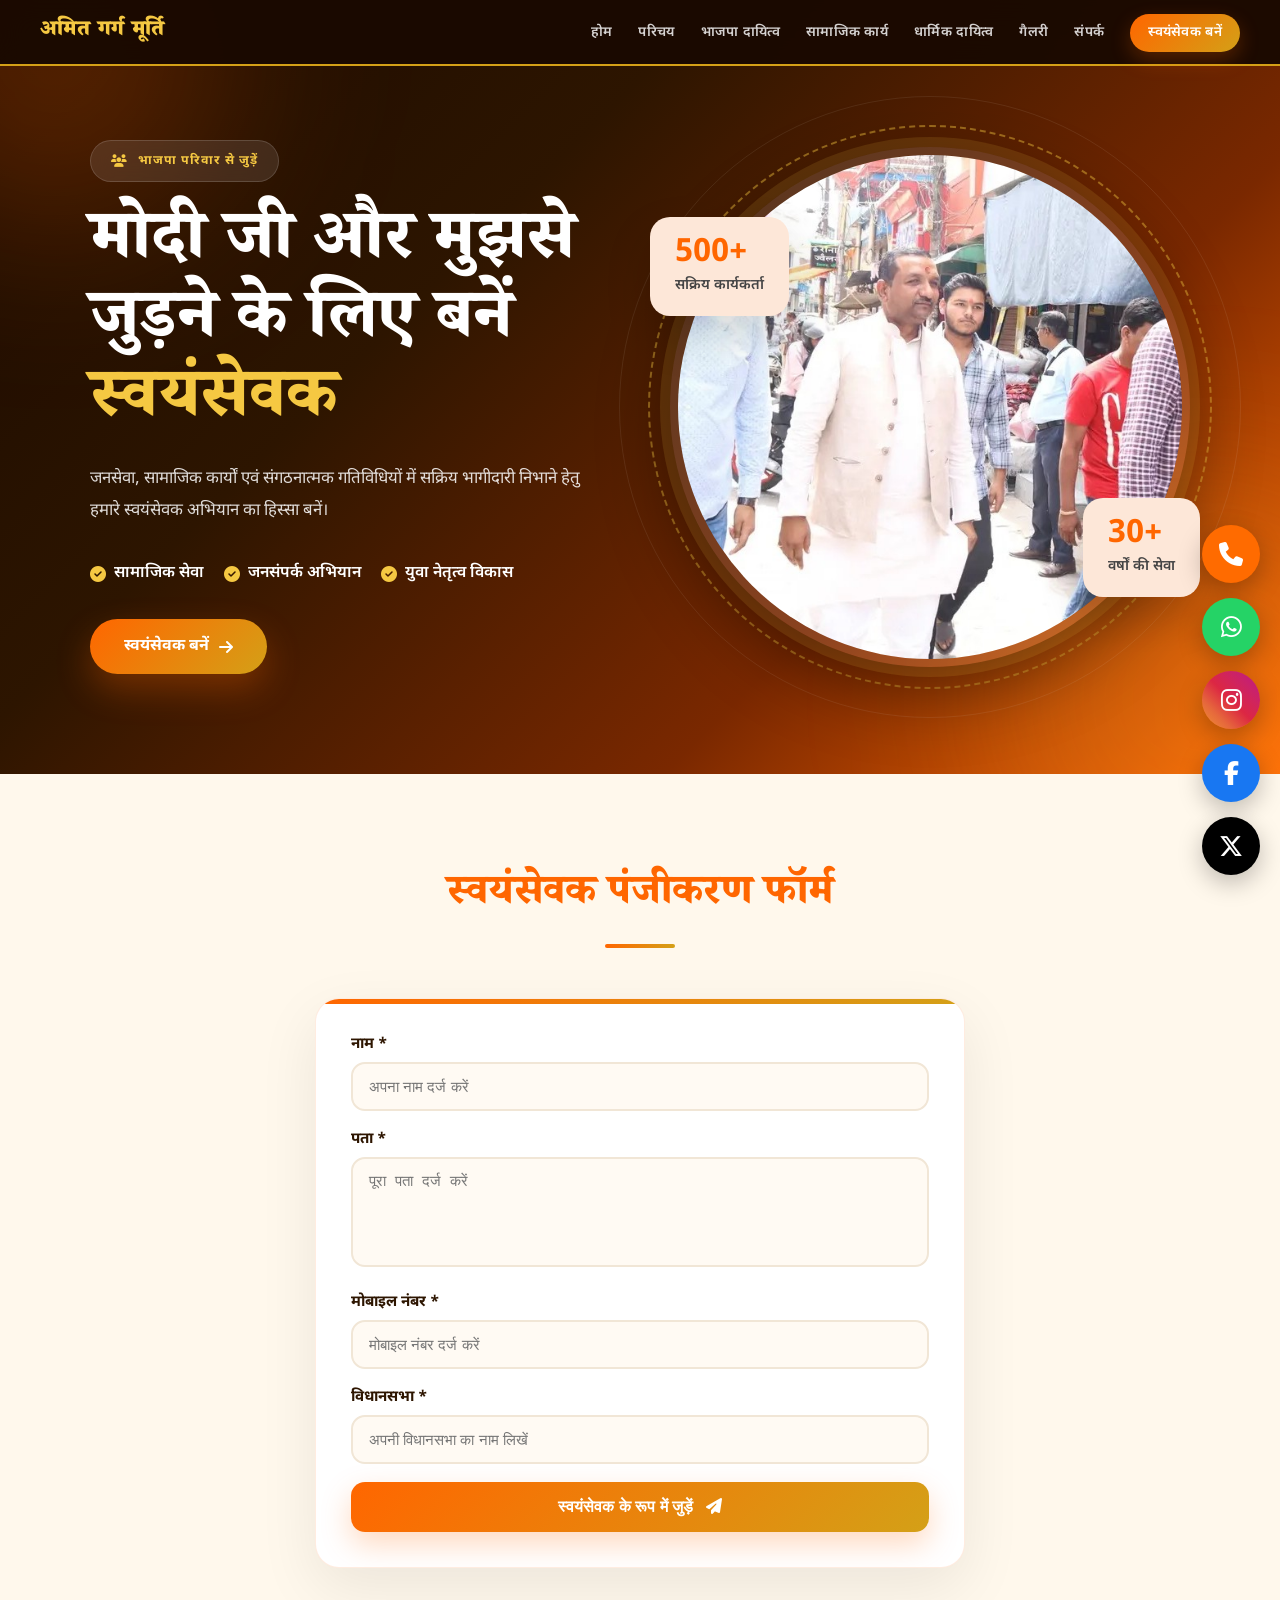
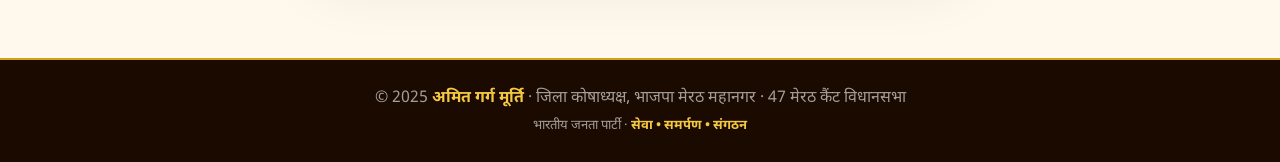
==== commit 2ec6d646: "Website updated" ====
--- a/volunteer.html
+++ b/volunteer.html
@@ -15,7 +15,7 @@
 
 <!-- NAVBAR -->
 <nav class="navbar">
-  <div class="nav-brand">अमित गर्ग मूर्ति</div>
+  <a href="index.html" class="nav-brand">अमित गर्ग मूर्ति</a>
   <button class="hamburger" onclick="document.getElementById('mobMenu').classList.toggle('open')" aria-label="Menu">
     <span></span><span></span><span></span>
   </button>
@@ -59,8 +59,8 @@
                 </span>
 
                 <h1>
-                    राष्ट्र निर्माण की<br>
-                    यात्रा में बनें <span>स्वयंसेवक</span>
+                    मोदी जी और मुझसे<br>
+                    जुड़ने के लिए बनें <span>स्वयंसेवक</span>
                 </h1>
 
                 <p>
@@ -97,7 +97,7 @@
 
             <div class="volunteer-image">
 
-                <img src="assets/images/volunteer.png" alt="Volunteer">
+                <img src="assets/images/hero-volunteer.jpeg" alt="Volunteer">
 
                 <div class="hero-card card-1">
                     <strong>500+</strong>
